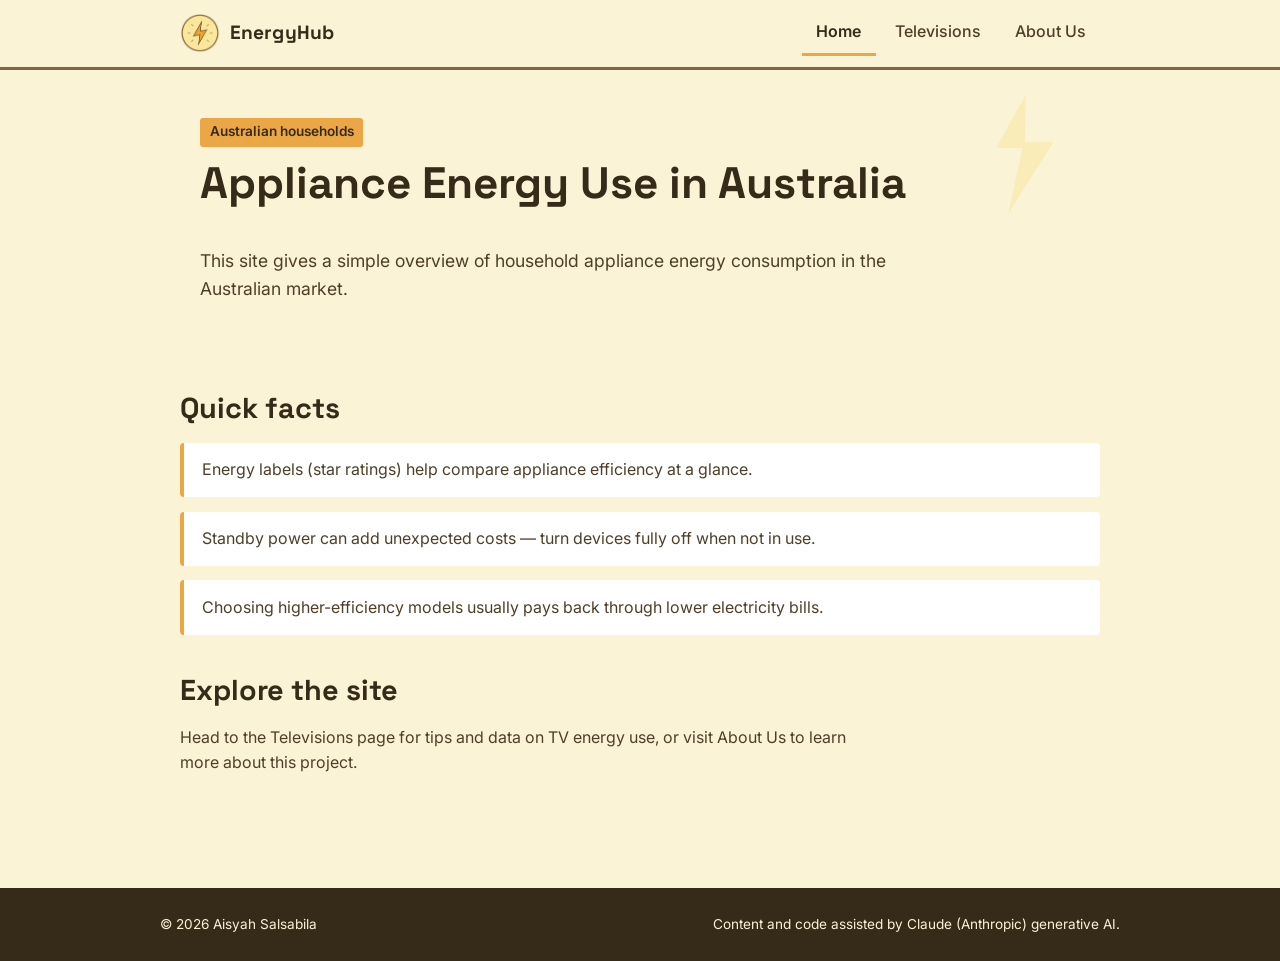
==== index.html @ db325459 "Add files via upload" ====
<!DOCTYPE html>
<html lang="en-AU">
<head>
  <meta charset="UTF-8">
  <meta name="viewport" content="width=device-width, initial-scale=1.0">
  <title>EnergyHub — Appliance Energy Use in Australia</title>
  <link rel="icon" href="logo.png" type="image/png">
  <link rel="stylesheet" href="style.css">
</head>
<body>

  <a class="skip-link" href="#main-content">Skip to content</a>

  <header class="site-header">
    <nav class="nav-bar" aria-label="Primary">
      <a class="brand" href="index.html" data-page="index.html" aria-label="EnergyHub home">
        <img src="logo.png" alt="EnergyHub logo">
        <span class="brand-name">EnergyHub</span>
      </a>

      <button class="nav-toggle" aria-expanded="false" aria-controls="primary-nav">
        <span class="visually-hidden">Toggle menu</span>
        <span></span>
      </button>

      <ul class="nav-links" id="primary-nav">
        <li><a href="index.html" data-page="index.html">Home</a></li>
        <li><a href="televisions.html" data-page="televisions.html">Televisions</a></li>
        <li><a href="about.html" data-page="aboutus.html">About Us</a></li>
      </ul>
    </nav>
  </header>

  <main id="main-content">

    <section class="hero">
      <span class="eyebrow-tag">Australian households</span>
      <h1>Appliance Energy Use in Australia</h1>
      <p class="lede">This site gives a simple overview of household appliance energy consumption in the Australian market.</p>
    </section>

    <section aria-labelledby="quick-facts-heading">
      <h2 id="quick-facts-heading">Quick facts</h2>
      <ul class="facts-list">
        <li>Energy labels (star ratings) help compare appliance efficiency at a glance.</li>
        <li>Standby power can add unexpected costs — turn devices fully off when not in use.</li>
        <li>Choosing higher-efficiency models usually pays back through lower electricity bills.</li>
      </ul>
    </section>

    <section aria-labelledby="explore-heading">
      <h2 id="explore-heading">Explore the site</h2>
      <p>Head to the <a href="televisions.html">Televisions</a> page for tips and data on TV energy use, or visit <a href="aboutus.html">About Us</a> to learn more about this project.</p>
    </section>

  </main>

  <footer class="site-footer">
    <div class="footer-inner">
      <p>&copy; <span id="current-year">2026</span> Aisyah Salsabila</p>
      <p>Content and code assisted by Claude (Anthropic) generative AI.</p>
    </div>
  </footer>

  <script src="script.js"></script>
</body>
</html>
---- style.css ----
/* =========================================================
   EnergyHub — stylesheet
   Palette sampled directly from logo.png:
     gold  #F8E8A5   brown #7D6744   orange #EBA746
   ========================================================= */

@import url('https://fonts.googleapis.com/css2?family=Space+Grotesk:wght@500;600;700&family=Inter:wght@400;500;600&display=swap');

:root {
  --gold:        #F8E8A5;
  --gold-soft:   #FBF3D6;
  --gold-deep:   #EAD588;
  --brown:       #7D6744;
  --brown-text:  #4E3F29;
  --brown-deep:  #362A19;
  --orange:      #EBA746;
  --orange-deep: #C9812A;
  --white:       #FFFFFF;

  --font-head: 'Space Grotesk', sans-serif;
  --font-body: 'Inter', sans-serif;

  --max-width: 960px;
}

* { box-sizing: border-box; }

html { scroll-behavior: smooth; }

body {
  margin: 0;
  font-family: var(--font-body);
  color: var(--brown-text);
  background: var(--gold-soft);
  line-height: 1.6;
}

a { color: inherit; text-decoration: none; }

img { max-width: 100%; display: block; }

h1, h2, h3 {
  font-family: var(--font-head);
  color: var(--brown-deep);
  line-height: 1.2;
  margin-top: 0;
}

h1 { font-size: clamp(2rem, 4vw, 2.75rem); }
h2 { font-size: clamp(1.4rem, 2.6vw, 1.8rem); margin-bottom: 0.6em; }
h3 { font-size: 1.15rem; }

p { max-width: 68ch; }

.visually-hidden {
  position: absolute;
  width: 1px; height: 1px;
  overflow: hidden;
  clip: rect(0 0 0 0);
  white-space: nowrap;
}

/* ---------- Skip link (accessibility) ---------- */
.skip-link {
  position: absolute;
  left: -999px;
  top: 0;
  background: var(--orange);
  color: var(--brown-deep);
  padding: 0.6em 1em;
  z-index: 200;
  font-weight: 600;
}
.skip-link:focus {
  left: 0.5em;
  top: 0.5em;
}

/* ---------- Top navigation ---------- */
.site-header {
  position: sticky;
  top: 0;
  z-index: 100;
  background: var(--gold-soft);
  border-bottom: 3px solid var(--brown);
}

.nav-bar {
  max-width: var(--max-width);
  margin: 0 auto;
  padding: 0.7em 1.25em;
  display: flex;
  align-items: center;
  justify-content: space-between;
}

.brand {
  display: flex;
  align-items: center;
  gap: 0.6em;
}

.brand img {
  width: 40px;
  height: 40px;
  border-radius: 50%;
  transition: transform 0.2s ease;
}

.brand:hover img,
.brand:focus-visible img {
  transform: rotate(-8deg) scale(1.06);
}

.brand-name {
  font-family: var(--font-head);
  font-weight: 700;
  font-size: 1.2rem;
  color: var(--brown-deep);
  letter-spacing: 0.01em;
}

.nav-links {
  list-style: none;
  display: flex;
  gap: 0.3em;
  margin: 0;
  padding: 0;
}

.nav-links a {
  display: inline-block;
  padding: 0.5em 0.9em;
  font-weight: 500;
  color: var(--brown-text);
  border-bottom: 3px solid transparent;
  transition: color 0.18s ease, border-color 0.18s ease;
}

.nav-links a:hover,
.nav-links a:focus-visible {
  color: var(--orange-deep);
  border-color: var(--gold-deep);
}

.nav-links a[aria-current="page"] {
  color: var(--brown-deep);
  border-color: var(--orange);
  font-weight: 600;
}

.nav-toggle {
  display: none;
  background: none;
  border: 2px solid var(--brown);
  border-radius: 6px;
  width: 42px;
  height: 38px;
  cursor: pointer;
  align-items: center;
  justify-content: center;
}

.nav-toggle span,
.nav-toggle span::before,
.nav-toggle span::after {
  content: "";
  display: block;
  width: 20px;
  height: 2px;
  background: var(--brown-deep);
  position: relative;
  transition: transform 0.2s ease;
}
.nav-toggle span::before { position: absolute; top: -6px; }
.nav-toggle span::after  { position: absolute; top: 6px; }

@media (max-width: 640px) {
  .nav-toggle { display: flex; }
  .nav-links {
    position: absolute;
    top: 100%;
    left: 0;
    right: 0;
    flex-direction: column;
    background: var(--gold-soft);
    border-bottom: 3px solid var(--brown);
    max-height: 0;
    overflow: hidden;
    transition: max-height 0.25s ease;
  }
  .nav-links.open { max-height: 320px; }
  .nav-links a { border-bottom: 1px solid var(--gold-deep); border-left: 3px solid transparent; }
  .nav-links a[aria-current="page"] { border-left-color: var(--orange); border-bottom-color: var(--gold-deep); }
}

/* ---------- Hero ---------- */
.hero {
  max-width: var(--max-width);
  margin: 0 auto;
  padding: 3em 1.25em 2em;
  position: relative;
}

.hero::before {
  content: "";
  position: absolute;
  right: 1.25em;
  top: 1.5em;
  width: 120px;
  height: 120px;
  background: var(--gold);
  clip-path: polygon(55% 0%, 30% 45%, 52% 45%, 40% 100%, 78% 40%, 54% 40%);
  opacity: 0.6;
  z-index: -1;
}

.eyebrow-tag {
  display: inline-block;
  background: var(--orange);
  color: var(--brown-deep);
  font-weight: 600;
  font-size: 0.85rem;
  padding: 0.25em 0.7em;
  border-radius: 3px;
  margin-bottom: 0.8em;
}

.hero p.lede {
  font-size: 1.1rem;
  color: var(--brown-text);
}

/* ---------- Sections & cards ---------- */
main {
  max-width: var(--max-width);
  margin: 0 auto;
  padding: 0 1.25em 3em;
}

section + section { margin-top: 2.4em; }

.facts-list {
  list-style: none;
  margin: 0;
  padding: 0;
  display: grid;
  gap: 0.9em;
}

.facts-list li {
  background: var(--white);
  border-left: 4px solid var(--orange);
  padding: 0.9em 1.1em;
  border-radius: 4px;
}

.tips-list {
  padding-left: 1.2em;
}
.tips-list li { margin-bottom: 0.6em; }

.note-box {
  background: var(--gold);
  border: 1px dashed var(--brown);
  border-radius: 6px;
  padding: 1em 1.2em;
  font-size: 0.95rem;
}

/* ---------- Data story / chart blocks ---------- */
.chart-grid {
  display: grid;
  gap: 1.6em;
}

.chart-block {
  background: var(--white);
  border: 1px solid var(--gold-deep);
  border-radius: 8px;
  padding: 1.2em;
}

.chart-block h3 {
  margin-bottom: 0.5em;
}

.chart-placeholder {
  aspect-ratio: 16 / 9;
  background: repeating-linear-gradient(
    45deg,
    var(--gold-soft),
    var(--gold-soft) 10px,
    var(--gold) 10px,
    var(--gold) 20px
  );
  border: 2px dashed var(--brown);
  border-radius: 6px;
  display: flex;
  align-items: center;
  justify-content: center;
  text-align: center;
  color: var(--brown-text);
  font-size: 0.9rem;
  padding: 1em;
}

.chart-caption {
  font-size: 0.9rem;
  color: var(--brown-text);
  margin-top: 0.7em;
  margin-bottom: 0;
}

/* ---------- Contact / about extras ---------- */
.contact-card {
  background: var(--white);
  border-radius: 8px;
  padding: 1.2em 1.4em;
  border-left: 4px solid var(--orange);
}

.contact-card a {
  color: var(--orange-deep);
  font-weight: 600;
}
.contact-card a:hover { text-decoration: underline; }

/* ---------- Footer ---------- */
.site-footer {
  background: var(--brown-deep);
  color: var(--gold-soft);
  padding: 1.6em 1.25em;
  margin-top: 3em;
}

.footer-inner {
  max-width: var(--max-width);
  margin: 0 auto;
  display: flex;
  flex-wrap: wrap;
  justify-content: space-between;
  gap: 0.5em;
  font-size: 0.85rem;
}

.footer-inner p { margin: 0; max-width: none; }

.site-footer a { color: var(--gold); }
.site-footer a:hover { text-decoration: underline; }
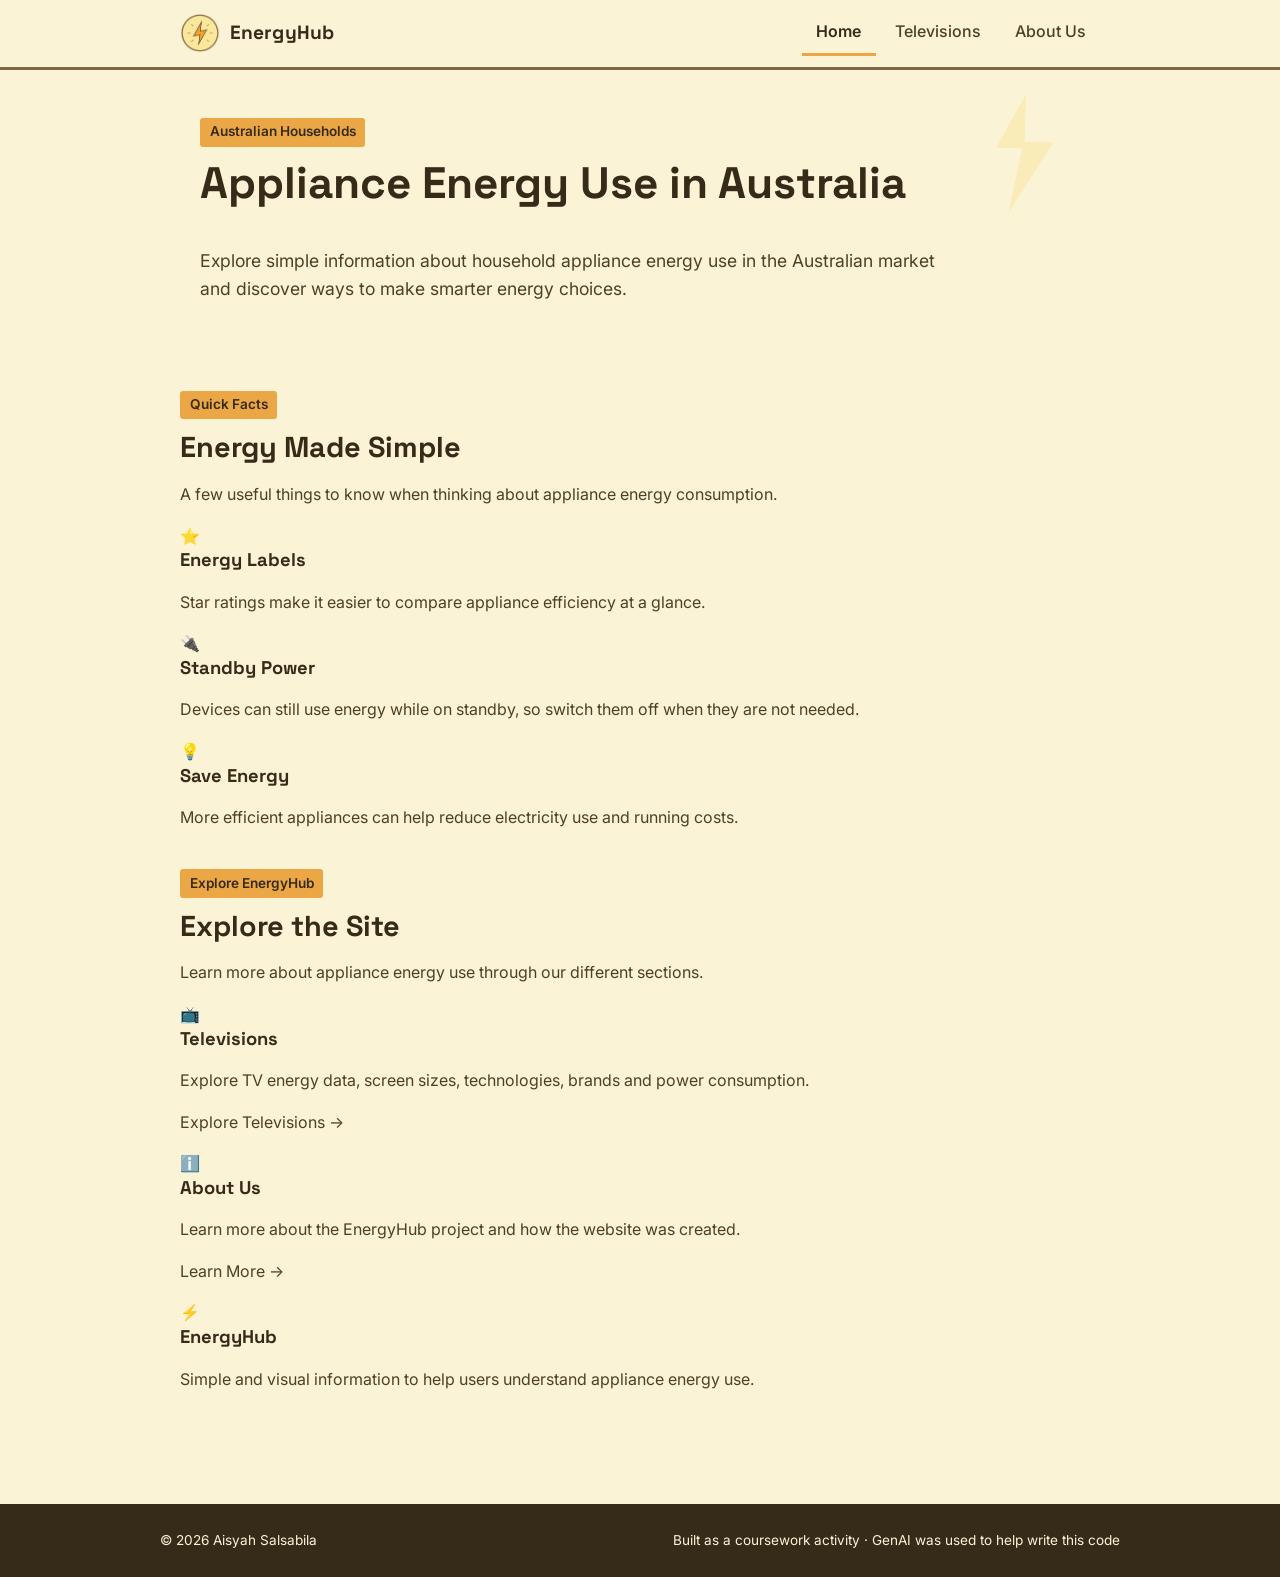
==== commit 69841a37: "Revise index.html for improved layout and content Updated the structure and content of the index.htm" ====
--- a/index.html
+++ b/index.html
@@ -1,5 +1,6 @@
 <!DOCTYPE html>
 <html lang="en-AU">
+
 <head>
   <meta charset="UTF-8">
   <meta name="viewport" content="width=device-width, initial-scale=1.0">
@@ -7,61 +8,246 @@
   <link rel="icon" href="logo.png" type="image/png">
   <link rel="stylesheet" href="style.css">
 </head>
+
 <body>
 
   <a class="skip-link" href="#main-content">Skip to content</a>
 
+
+  <!-- Navigation -->
   <header class="site-header">
     <nav class="nav-bar" aria-label="Primary">
-      <a class="brand" href="index.html" data-page="index.html" aria-label="EnergyHub home">
+
+      <a
+        class="brand"
+        href="index.html"
+        data-page="index.html"
+        aria-label="EnergyHub home"
+      >
         <img src="logo.png" alt="EnergyHub logo">
         <span class="brand-name">EnergyHub</span>
       </a>
 
-      <button class="nav-toggle" aria-expanded="false" aria-controls="primary-nav">
+      <button
+        class="nav-toggle"
+        aria-expanded="false"
+        aria-controls="primary-nav"
+      >
         <span class="visually-hidden">Toggle menu</span>
         <span></span>
       </button>
 
       <ul class="nav-links" id="primary-nav">
-        <li><a href="index.html" data-page="index.html">Home</a></li>
-        <li><a href="televisions.html" data-page="televisions.html">Televisions</a></li>
-        <li><a href="about.html" data-page="aboutus.html">About Us</a></li>
+
+        <li>
+          <a href="index.html" data-page="index.html">Home</a>
+        </li>
+
+        <li>
+          <a href="televisions.html" data-page="televisions.html">
+            Televisions
+          </a>
+        </li>
+
+        <li>
+          <a href="about.html" data-page="about.html">
+            About Us
+          </a>
+        </li>
+
       </ul>
+
     </nav>
   </header>
 
+
   <main id="main-content">
 
+    <!-- Hero Section -->
     <section class="hero">
-      <span class="eyebrow-tag">Australian households</span>
+
+      <span class="eyebrow-tag">Australian Households</span>
+
       <h1>Appliance Energy Use in Australia</h1>
-      <p class="lede">This site gives a simple overview of household appliance energy consumption in the Australian market.</p>
+
+      <p class="lede">
+        Explore simple information about household appliance energy use
+        in the Australian market and discover ways to make smarter
+        energy choices.
+      </p>
+
     </section>
 
-    <section aria-labelledby="quick-facts-heading">
-      <h2 id="quick-facts-heading">Quick facts</h2>
-      <ul class="facts-list">
-        <li>Energy labels (star ratings) help compare appliance efficiency at a glance.</li>
-        <li>Standby power can add unexpected costs — turn devices fully off when not in use.</li>
-        <li>Choosing higher-efficiency models usually pays back through lower electricity bills.</li>
-      </ul>
+
+    <!-- Quick Facts Section -->
+    <section
+      class="section-card"
+      aria-labelledby="quick-facts-heading"
+    >
+
+      <div class="section-header">
+
+        <span class="eyebrow-tag">Quick Facts</span>
+
+        <h2 id="quick-facts-heading">Energy Made Simple</h2>
+
+        <p>
+          A few useful things to know when thinking about appliance
+          energy consumption.
+        </p>
+
+      </div>
+
+      <div class="audience-grid">
+
+        <!-- Fact 1 -->
+        <div class="audience-card">
+
+          <div class="audience-icon">⭐</div>
+
+          <h3>Energy Labels</h3>
+
+          <p>
+            Star ratings make it easier to compare appliance efficiency
+            at a glance.
+          </p>
+
+        </div>
+
+
+        <!-- Fact 2 -->
+        <div class="audience-card">
+
+          <div class="audience-icon">🔌</div>
+
+          <h3>Standby Power</h3>
+
+          <p>
+            Devices can still use energy while on standby, so switch
+            them off when they are not needed.
+          </p>
+
+        </div>
+
+
+        <!-- Fact 3 -->
+        <div class="audience-card">
+
+          <div class="audience-icon">💡</div>
+
+          <h3>Save Energy</h3>
+
+          <p>
+            More efficient appliances can help reduce electricity use
+            and running costs.
+          </p>
+
+        </div>
+
+      </div>
+
     </section>
 
-    <section aria-labelledby="explore-heading">
-      <h2 id="explore-heading">Explore the site</h2>
-      <p>Head to the <a href="televisions.html">Televisions</a> page for tips and data on TV energy use, or visit <a href="aboutus.html">About Us</a> to learn more about this project.</p>
+
+    <!-- Explore Section -->
+    <section
+      class="section-card"
+      aria-labelledby="explore-heading"
+    >
+
+      <div class="section-header">
+
+        <span class="eyebrow-tag">Explore EnergyHub</span>
+
+        <h2 id="explore-heading">Explore the Site</h2>
+
+        <p>
+          Learn more about appliance energy use through our different
+          sections.
+        </p>
+
+      </div>
+
+      <div class="audience-grid">
+
+        <!-- Televisions -->
+        <div class="audience-card">
+
+          <div class="audience-icon">📺</div>
+
+          <h3>Televisions</h3>
+
+          <p>
+            Explore TV energy data, screen sizes, technologies, brands
+            and power consumption.
+          </p>
+
+          <p>
+            <a href="televisions.html">Explore Televisions →</a>
+          </p>
+
+        </div>
+
+
+        <!-- About Us -->
+        <div class="audience-card">
+
+          <div class="audience-icon">ℹ️</div>
+
+          <h3>About Us</h3>
+
+          <p>
+            Learn more about the EnergyHub project and how the website
+            was created.
+          </p>
+
+          <p>
+            <a href="about.html">Learn More →</a>
+          </p>
+
+        </div>
+
+
+        <!-- EnergyHub -->
+        <div class="audience-card">
+
+          <div class="audience-icon">⚡</div>
+
+          <h3>EnergyHub</h3>
+
+          <p>
+            Simple and visual information to help users understand
+            appliance energy use.
+          </p>
+
+        </div>
+
+      </div>
+
     </section>
 
   </main>
 
+
+  <!-- Footer -->
   <footer class="site-footer">
+
     <div class="footer-inner">
-      <p>&copy; <span id="current-year">2026</span> Aisyah Salsabila</p>
-      <p>Content and code assisted by Claude (Anthropic) generative AI.</p>
+
+      <p>
+        &copy; <span id="current-year">2026</span> Aisyah Salsabila
+      </p>
+
+      <p>
+        Built as a coursework activity · GenAI was used to help write this code
+      </p>
+
     </div>
+
   </footer>
 
+
   <script src="script.js"></script>
+
 </body>
-</html>+</html>
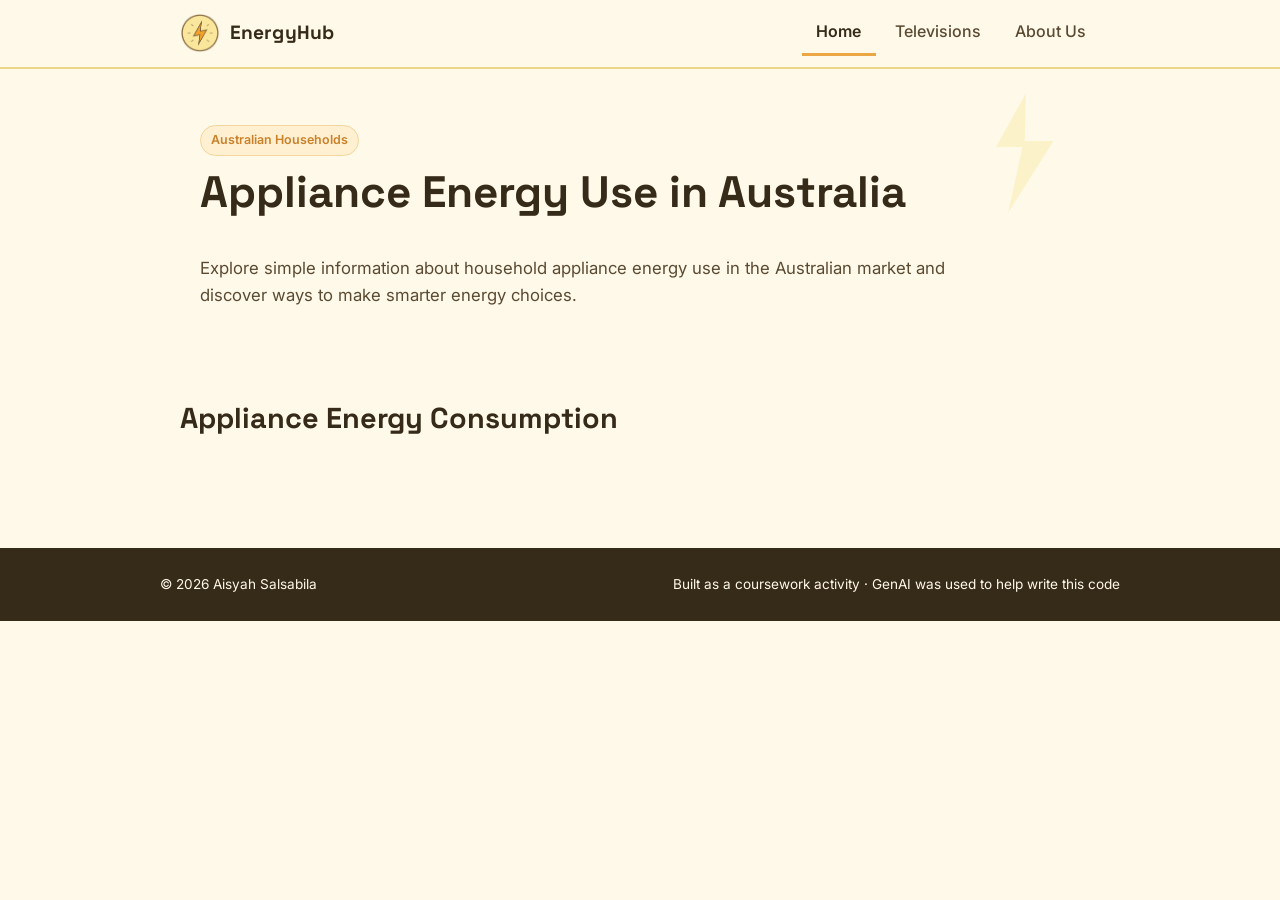
==== commit 0ff92129: "Update index.html" ====
--- a/index.html
+++ b/index.html
@@ -12,7 +12,6 @@
 <body>
 
   <a class="skip-link" href="#main-content">Skip to content</a>
-
 
   <!-- Navigation -->
   <header class="site-header">
@@ -38,23 +37,9 @@
       </button>
 
       <ul class="nav-links" id="primary-nav">
-
-        <li>
-          <a href="index.html" data-page="index.html">Home</a>
-        </li>
-
-        <li>
-          <a href="televisions.html" data-page="televisions.html">
-            Televisions
-          </a>
-        </li>
-
-        <li>
-          <a href="about.html" data-page="about.html">
-            About Us
-          </a>
-        </li>
-
+        <li><a href="index.html" data-page="index.html">Home</a></li>
+        <li><a href="televisions.html" data-page="televisions.html">Televisions</a></li>
+        <li><a href="about.html" data-page="about.html">About Us</a></li>
       </ul>
 
     </nav>
@@ -65,7 +50,6 @@
 
     <!-- Hero Section -->
     <section class="hero">
-
       <span class="eyebrow-tag">Australian Households</span>
 
       <h1>Appliance Energy Use in Australia</h1>
@@ -75,155 +59,15 @@
         in the Australian market and discover ways to make smarter
         energy choices.
       </p>
-
     </section>
 
+    <!-- Content elements -->
+    <section class="chart-section">
+      <h2>Appliance Energy Consumption</h2>
+      <div id="content"></div>
 
-    <!-- Quick Facts Section -->
-    <section
-      class="section-card"
-      aria-labelledby="quick-facts-heading"
-    >
-
-      <div class="section-header">
-
-        <span class="eyebrow-tag">Quick Facts</span>
-
-        <h2 id="quick-facts-heading">Energy Made Simple</h2>
-
-        <p>
-          A few useful things to know when thinking about appliance
-          energy consumption.
-        </p>
-
-      </div>
-
-      <div class="audience-grid">
-
-        <!-- Fact 1 -->
-        <div class="audience-card">
-
-          <div class="audience-icon">⭐</div>
-
-          <h3>Energy Labels</h3>
-
-          <p>
-            Star ratings make it easier to compare appliance efficiency
-            at a glance.
-          </p>
-
-        </div>
-
-
-        <!-- Fact 2 -->
-        <div class="audience-card">
-
-          <div class="audience-icon">🔌</div>
-
-          <h3>Standby Power</h3>
-
-          <p>
-            Devices can still use energy while on standby, so switch
-            them off when they are not needed.
-          </p>
-
-        </div>
-
-
-        <!-- Fact 3 -->
-        <div class="audience-card">
-
-          <div class="audience-icon">💡</div>
-
-          <h3>Save Energy</h3>
-
-          <p>
-            More efficient appliances can help reduce electricity use
-            and running costs.
-          </p>
-
-        </div>
-
-      </div>
-
-    </section>
-
-
-    <!-- Explore Section -->
-    <section
-      class="section-card"
-      aria-labelledby="explore-heading"
-    >
-
-      <div class="section-header">
-
-        <span class="eyebrow-tag">Explore EnergyHub</span>
-
-        <h2 id="explore-heading">Explore the Site</h2>
-
-        <p>
-          Learn more about appliance energy use through our different
-          sections.
-        </p>
-
-      </div>
-
-      <div class="audience-grid">
-
-        <!-- Televisions -->
-        <div class="audience-card">
-
-          <div class="audience-icon">📺</div>
-
-          <h3>Televisions</h3>
-
-          <p>
-            Explore TV energy data, screen sizes, technologies, brands
-            and power consumption.
-          </p>
-
-          <p>
-            <a href="televisions.html">Explore Televisions →</a>
-          </p>
-
-        </div>
-
-
-        <!-- About Us -->
-        <div class="audience-card">
-
-          <div class="audience-icon">ℹ️</div>
-
-          <h3>About Us</h3>
-
-          <p>
-            Learn more about the EnergyHub project and how the website
-            was created.
-          </p>
-
-          <p>
-            <a href="about.html">Learn More →</a>
-          </p>
-
-        </div>
-
-
-        <!-- EnergyHub -->
-        <div class="audience-card">
-
-          <div class="audience-icon">⚡</div>
-
-          <h3>EnergyHub</h3>
-
-          <p>
-            Simple and visual information to help users understand
-            appliance energy use.
-          </p>
-
-        </div>
-
-      </div>
-
+      <!-- Container for T04-3 chart -->
+      <div class="responsive-svg-container"></div>
     </section>
 
   </main>
@@ -231,9 +75,7 @@
 
   <!-- Footer -->
   <footer class="site-footer">
-
     <div class="footer-inner">
-
       <p>
         &copy; <span id="current-year">2026</span> Aisyah Salsabila
       </p>
@@ -241,13 +83,23 @@
       <p>
         Built as a coursework activity · GenAI was used to help write this code
       </p>
-
     </div>
-
   </footer>
 
 
+  <!-- D3 library -->
+  <script src="https://d3js.org/d3.v7.min.js"></script>
+
+  <!-- T04-4 loader -->
+  <script src="t04-4-load.js"></script>
+
+  <script src="t04-5-bars.js"></script>
+
+  <!-- Old T04-2 demo (temporarily disabled) -->
+  <!-- <script src="energy-d3.js"></script> -->
+
+  <!-- Site navigation script -->
   <script src="script.js"></script>
 
 </body>
-</html>
+</html>
--- a/style.css
+++ b/style.css
@@ -1,21 +1,39 @@
 /* =========================================================
    EnergyHub — stylesheet
-   Palette sampled directly from logo.png:
-     gold  #F8E8A5   brown #7D6744   orange #EBA746
+   Soft logo-matching palette:
+     soft cream #FFF9E9
+     light gold #F8E8A5
+     brown     #7D6744
+     orange    #EBA746
    ========================================================= */
 
 @import url('https://fonts.googleapis.com/css2?family=Space+Grotesk:wght@500;600;700&family=Inter:wght@400;500;600&display=swap');
+
+
+/* =========================================================
+   ROOT VARIABLES
+   ========================================================= */
 
 :root {
   --gold:        #F8E8A5;
-  --gold-soft:   #FBF3D6;
+  --gold-soft:   #FFF9E9;
+  --gold-pale:   #FFFCF4;
   --gold-deep:   #EAD588;
+
   --brown:       #7D6744;
-  --brown-text:  #4E3F29;
+  --brown-text:  #5B4A32;
   --brown-deep:  #362A19;
+
   --orange:      #EBA746;
+  --orange-soft: #FFF0D2;
   --orange-deep: #C9812A;
+
   --white:       #FFFFFF;
+
+  --border:      #F0E3BE;
+
+  --shadow:      0 8px 24px rgba(125, 103, 68, 0.08);
+  --shadow-soft: 0 4px 14px rgba(125, 103, 68, 0.06);
 
   --font-head: 'Space Grotesk', sans-serif;
   --font-body: 'Inter', sans-serif;
@@ -23,9 +41,18 @@
   --max-width: 960px;
 }
 
-* { box-sizing: border-box; }
-
-html { scroll-behavior: smooth; }
+
+/* =========================================================
+   GENERAL
+   ========================================================= */
+
+* {
+  box-sizing: border-box;
+}
+
+html {
+  scroll-behavior: smooth;
+}
 
 body {
   margin: 0;
@@ -35,32 +62,56 @@
   line-height: 1.6;
 }
 
-a { color: inherit; text-decoration: none; }
-
-img { max-width: 100%; display: block; }
-
-h1, h2, h3 {
+a {
+  color: inherit;
+  text-decoration: none;
+}
+
+img {
+  max-width: 100%;
+  display: block;
+}
+
+h1,
+h2,
+h3 {
   font-family: var(--font-head);
   color: var(--brown-deep);
   line-height: 1.2;
   margin-top: 0;
 }
 
-h1 { font-size: clamp(2rem, 4vw, 2.75rem); }
-h2 { font-size: clamp(1.4rem, 2.6vw, 1.8rem); margin-bottom: 0.6em; }
-h3 { font-size: 1.15rem; }
-
-p { max-width: 68ch; }
+h1 {
+  font-size: clamp(2rem, 4vw, 2.75rem);
+}
+
+h2 {
+  font-size: clamp(1.4rem, 2.6vw, 1.8rem);
+  margin-bottom: 0.6em;
+}
+
+h3 {
+  font-size: 1.15rem;
+}
+
+p {
+  max-width: 68ch;
+}
+
+
+/* =========================================================
+   ACCESSIBILITY
+   ========================================================= */
 
 .visually-hidden {
   position: absolute;
-  width: 1px; height: 1px;
+  width: 1px;
+  height: 1px;
   overflow: hidden;
   clip: rect(0 0 0 0);
   white-space: nowrap;
 }
 
-/* ---------- Skip link (accessibility) ---------- */
 .skip-link {
   position: absolute;
   left: -999px;
@@ -71,18 +122,24 @@
   z-index: 200;
   font-weight: 600;
 }
+
 .skip-link:focus {
   left: 0.5em;
   top: 0.5em;
 }
 
-/* ---------- Top navigation ---------- */
+
+/* =========================================================
+   NAVIGATION
+   ========================================================= */
+
 .site-header {
   position: sticky;
   top: 0;
   z-index: 100;
-  background: var(--gold-soft);
-  border-bottom: 3px solid var(--brown);
+  background: rgba(255, 249, 233, 0.96);
+  backdrop-filter: blur(8px);
+  border-bottom: 2px solid var(--gold-deep);
 }
 
 .nav-bar {
@@ -134,13 +191,15 @@
   font-weight: 500;
   color: var(--brown-text);
   border-bottom: 3px solid transparent;
-  transition: color 0.18s ease, border-color 0.18s ease;
+  transition:
+    color 0.18s ease,
+    border-color 0.18s ease;
 }
 
 .nav-links a:hover,
 .nav-links a:focus-visible {
   color: var(--orange-deep);
-  border-color: var(--gold-deep);
+  border-color: var(--orange);
 }
 
 .nav-links a[aria-current="page"] {
@@ -149,11 +208,16 @@
   font-weight: 600;
 }
 
+
+/* =========================================================
+   MOBILE NAVIGATION
+   ========================================================= */
+
 .nav-toggle {
   display: none;
-  background: none;
-  border: 2px solid var(--brown);
-  border-radius: 6px;
+  background: var(--white);
+  border: 2px solid var(--gold-deep);
+  border-radius: 12px;
   width: 42px;
   height: 38px;
   cursor: pointer;
@@ -172,11 +236,23 @@
   position: relative;
   transition: transform 0.2s ease;
 }
-.nav-toggle span::before { position: absolute; top: -6px; }
-.nav-toggle span::after  { position: absolute; top: 6px; }
+
+.nav-toggle span::before {
+  position: absolute;
+  top: -6px;
+}
+
+.nav-toggle span::after {
+  position: absolute;
+  top: 6px;
+}
 
 @media (max-width: 640px) {
-  .nav-toggle { display: flex; }
+
+  .nav-toggle {
+    display: flex;
+  }
+
   .nav-links {
     position: absolute;
     top: 100%;
@@ -184,21 +260,36 @@
     right: 0;
     flex-direction: column;
     background: var(--gold-soft);
-    border-bottom: 3px solid var(--brown);
+    border-bottom: 2px solid var(--gold-deep);
     max-height: 0;
     overflow: hidden;
     transition: max-height 0.25s ease;
   }
-  .nav-links.open { max-height: 320px; }
-  .nav-links a { border-bottom: 1px solid var(--gold-deep); border-left: 3px solid transparent; }
-  .nav-links a[aria-current="page"] { border-left-color: var(--orange); border-bottom-color: var(--gold-deep); }
-}
-
-/* ---------- Hero ---------- */
+
+  .nav-links.open {
+    max-height: 320px;
+  }
+
+  .nav-links a {
+    border-bottom: 1px solid var(--gold-deep);
+    border-left: 3px solid transparent;
+  }
+
+  .nav-links a[aria-current="page"] {
+    border-left-color: var(--orange);
+    border-bottom-color: var(--gold-deep);
+  }
+}
+
+
+/* =========================================================
+   HERO
+   ========================================================= */
+
 .hero {
   max-width: var(--max-width);
   margin: 0 auto;
-  padding: 3em 1.25em 2em;
+  padding: 3.5em 1.25em 2.5em;
   position: relative;
 }
 
@@ -210,35 +301,59 @@
   width: 120px;
   height: 120px;
   background: var(--gold);
-  clip-path: polygon(55% 0%, 30% 45%, 52% 45%, 40% 100%, 78% 40%, 54% 40%);
-  opacity: 0.6;
+  clip-path: polygon(
+    55% 0%,
+    30% 45%,
+    52% 45%,
+    40% 100%,
+    78% 40%,
+    54% 40%
+  );
+  opacity: 0.45;
   z-index: -1;
 }
+
+.hero p.lede {
+  font-size: 1.05rem;
+  color: var(--brown-text);
+}
+
+
+/* =========================================================
+   EYEBROW TAG
+   ========================================================= */
 
 .eyebrow-tag {
   display: inline-block;
-  background: var(--orange);
-  color: var(--brown-deep);
+  background: var(--orange-soft);
+  color: var(--orange-deep);
   font-weight: 600;
-  font-size: 0.85rem;
-  padding: 0.25em 0.7em;
-  border-radius: 3px;
+  font-size: 0.78rem;
+  padding: 0.35em 0.8em;
+  border-radius: 999px;
   margin-bottom: 0.8em;
-}
-
-.hero p.lede {
-  font-size: 1.1rem;
-  color: var(--brown-text);
-}
-
-/* ---------- Sections & cards ---------- */
+  border: 1px solid #F4D59E;
+}
+
+
+/* =========================================================
+   MAIN
+   ========================================================= */
+
 main {
   max-width: var(--max-width);
   margin: 0 auto;
   padding: 0 1.25em 3em;
 }
 
-section + section { margin-top: 2.4em; }
+section + section {
+  margin-top: 2.2em;
+}
+
+
+/* =========================================================
+   GENERAL LISTS
+   ========================================================= */
 
 .facts-list {
   list-style: none;
@@ -252,81 +367,235 @@
   background: var(--white);
   border-left: 4px solid var(--orange);
   padding: 0.9em 1.1em;
-  border-radius: 4px;
+  border-radius: 10px;
+  box-shadow: var(--shadow-soft);
 }
 
 .tips-list {
   padding-left: 1.2em;
 }
-.tips-list li { margin-bottom: 0.6em; }
+
+.tips-list li {
+  margin-bottom: 0.6em;
+}
 
 .note-box {
-  background: var(--gold);
-  border: 1px dashed var(--brown);
-  border-radius: 6px;
+  background: var(--gold-pale);
+  border: 1px dashed var(--gold-deep);
+  border-radius: 14px;
   padding: 1em 1.2em;
   font-size: 0.95rem;
 }
 
-/* ---------- Data story / chart blocks ---------- */
-.chart-grid {
+
+/* =========================================================
+   MAIN SECTION CARDS
+   ========================================================= */
+
+.section-card {
+  background: var(--white);
+  border: 1px solid var(--border);
+  border-radius: 24px;
+  padding: 2.2em;
+  box-shadow: var(--shadow);
+}
+
+
+/* =========================================================
+   SECTION HEADER
+   ========================================================= */
+
+.section-header {
+  text-align: center;
+  max-width: 760px;
+  margin: 0 auto 2em;
+}
+
+.section-header h2 {
+  margin-bottom: 0.45em;
+}
+
+.section-header p {
+  margin: 0 auto;
+  color: var(--brown-text);
+}
+
+
+/* =========================================================
+   AUDIENCE SECTION
+   ========================================================= */
+
+.audience-section {
+  background: #FFFDF7;
+}
+
+.audience-grid {
   display: grid;
-  gap: 1.6em;
-}
-
-.chart-block {
-  background: var(--white);
-  border: 1px solid var(--gold-deep);
-  border-radius: 8px;
-  padding: 1.2em;
-}
-
-.chart-block h3 {
-  margin-bottom: 0.5em;
-}
-
-.chart-placeholder {
-  aspect-ratio: 16 / 9;
-  background: repeating-linear-gradient(
-    45deg,
-    var(--gold-soft),
-    var(--gold-soft) 10px,
-    var(--gold) 10px,
-    var(--gold) 20px
-  );
-  border: 2px dashed var(--brown);
-  border-radius: 6px;
+  grid-template-columns: repeat(3, 1fr);
+  gap: 1em;
+}
+
+.audience-card {
+  background: var(--gold-pale);
+  border: 1px solid var(--border);
+  border-radius: 18px;
+  padding: 1.4em 1.2em;
+  text-align: center;
+  transition:
+    transform 0.2s ease,
+    box-shadow 0.2s ease;
+}
+
+.audience-card:hover {
+  transform: translateY(-4px);
+  box-shadow: var(--shadow-soft);
+}
+
+.audience-icon {
+  width: 58px;
+  height: 58px;
+  margin: 0 auto 0.8em;
   display: flex;
   align-items: center;
   justify-content: center;
+  background: var(--white);
+  border: 1px solid var(--gold-deep);
+  border-radius: 50%;
+  font-size: 1.7rem;
+}
+
+.audience-card h3 {
+  margin-bottom: 0.45em;
+}
+
+.audience-card p {
+  margin: 0 auto;
+  font-size: 0.9rem;
+  line-height: 1.6;
+}
+
+
+/* =========================================================
+   DATA STORY SECTION
+   ========================================================= */
+
+.data-story-section {
+  background: #FFFDF8;
+}
+
+.chart-grid {
+  display: grid;
+  grid-template-columns: repeat(2, 1fr);
+  gap: 1.2em;
+}
+
+.chart-block {
+  background: var(--white);
+  border: 1px solid var(--border);
+  border-radius: 18px;
+  padding: 1.2em;
+  box-shadow: var(--shadow-soft);
+  transition:
+    transform 0.2s ease,
+    box-shadow 0.2s ease;
+}
+
+.chart-block:hover {
+  transform: translateY(-3px);
+  box-shadow: var(--shadow);
+}
+
+.chart-block h3 {
+  margin-bottom: 0.8em;
+  font-size: 1rem;
+  line-height: 1.45;
+}
+
+.chart-image {
+  width: 100%;
+  height: auto;
+  display: block;
+  margin: 0.8em 0;
+  border-radius: 12px;
+  border: 1px solid #F1E8D2;
+}
+
+.chart-caption {
+  font-size: 0.88rem;
+  color: var(--brown-text);
+  margin-top: 0.8em;
+  margin-bottom: 0;
+  line-height: 1.6;
+}
+
+
+/* =========================================================
+   CONCLUSION
+   ========================================================= */
+
+.conclusion-section {
+  max-width: 760px;
+  margin-left: auto;
+  margin-right: auto;
   text-align: center;
-  color: var(--brown-text);
-  font-size: 0.9rem;
-  padding: 1em;
-}
-
-.chart-caption {
-  font-size: 0.9rem;
-  color: var(--brown-text);
-  margin-top: 0.7em;
-  margin-bottom: 0;
-}
-
-/* ---------- Contact / about extras ---------- */
+  background: linear-gradient(
+    180deg,
+    #FFFDF7 0%,
+    #FFF8E8 100%
+  );
+  border: 1px solid var(--gold-deep);
+}
+
+.conclusion-icon {
+  width: 62px;
+  height: 62px;
+  margin: 0 auto 0.8em;
+  display: flex;
+  align-items: center;
+  justify-content: center;
+  background: var(--white);
+  border: 1px solid var(--gold-deep);
+  border-radius: 50%;
+  font-size: 1.8rem;
+}
+
+.conclusion-section h2 {
+  margin-bottom: 0.6em;
+}
+
+.conclusion-section p {
+  max-width: 620px;
+  margin: 0 auto;
+  line-height: 1.7;
+}
+
+
+/* =========================================================
+   CONTACT / ABOUT
+   ========================================================= */
+
 .contact-card {
   background: var(--white);
-  border-radius: 8px;
+  border-radius: 14px;
   padding: 1.2em 1.4em;
   border-left: 4px solid var(--orange);
+  box-shadow: var(--shadow-soft);
 }
 
 .contact-card a {
   color: var(--orange-deep);
   font-weight: 600;
 }
-.contact-card a:hover { text-decoration: underline; }
-
-/* ---------- Footer ---------- */
+
+.contact-card a:hover {
+  text-decoration: underline;
+}
+
+
+/* =========================================================
+   FOOTER
+   ========================================================= */
+
 .site-footer {
   background: var(--brown-deep);
   color: var(--gold-soft);
@@ -344,7 +613,55 @@
   font-size: 0.85rem;
 }
 
-.footer-inner p { margin: 0; max-width: none; }
-
-.site-footer a { color: var(--gold); }
-.site-footer a:hover { text-decoration: underline; }+.footer-inner p {
+  margin: 0;
+  max-width: none;
+}
+
+.site-footer a {
+  color: var(--gold);
+}
+
+.site-footer a:hover {
+  text-decoration: underline;
+}
+
+
+/* =========================================================
+   RESPONSIVE
+   ========================================================= */
+
+@media (max-width: 768px) {
+
+  .section-card {
+    padding: 1.4em;
+    border-radius: 20px;
+  }
+
+  .audience-grid,
+  .chart-grid {
+    grid-template-columns: 1fr;
+  }
+
+  .hero {
+    padding-top: 2.5em;
+  }
+
+}
+
+
+@media (max-width: 480px) {
+
+  .section-card {
+    padding: 1.1em;
+  }
+
+  .audience-card {
+    padding: 1.2em 1em;
+  }
+
+  .chart-block {
+    padding: 1em;
+  }
+
+}
